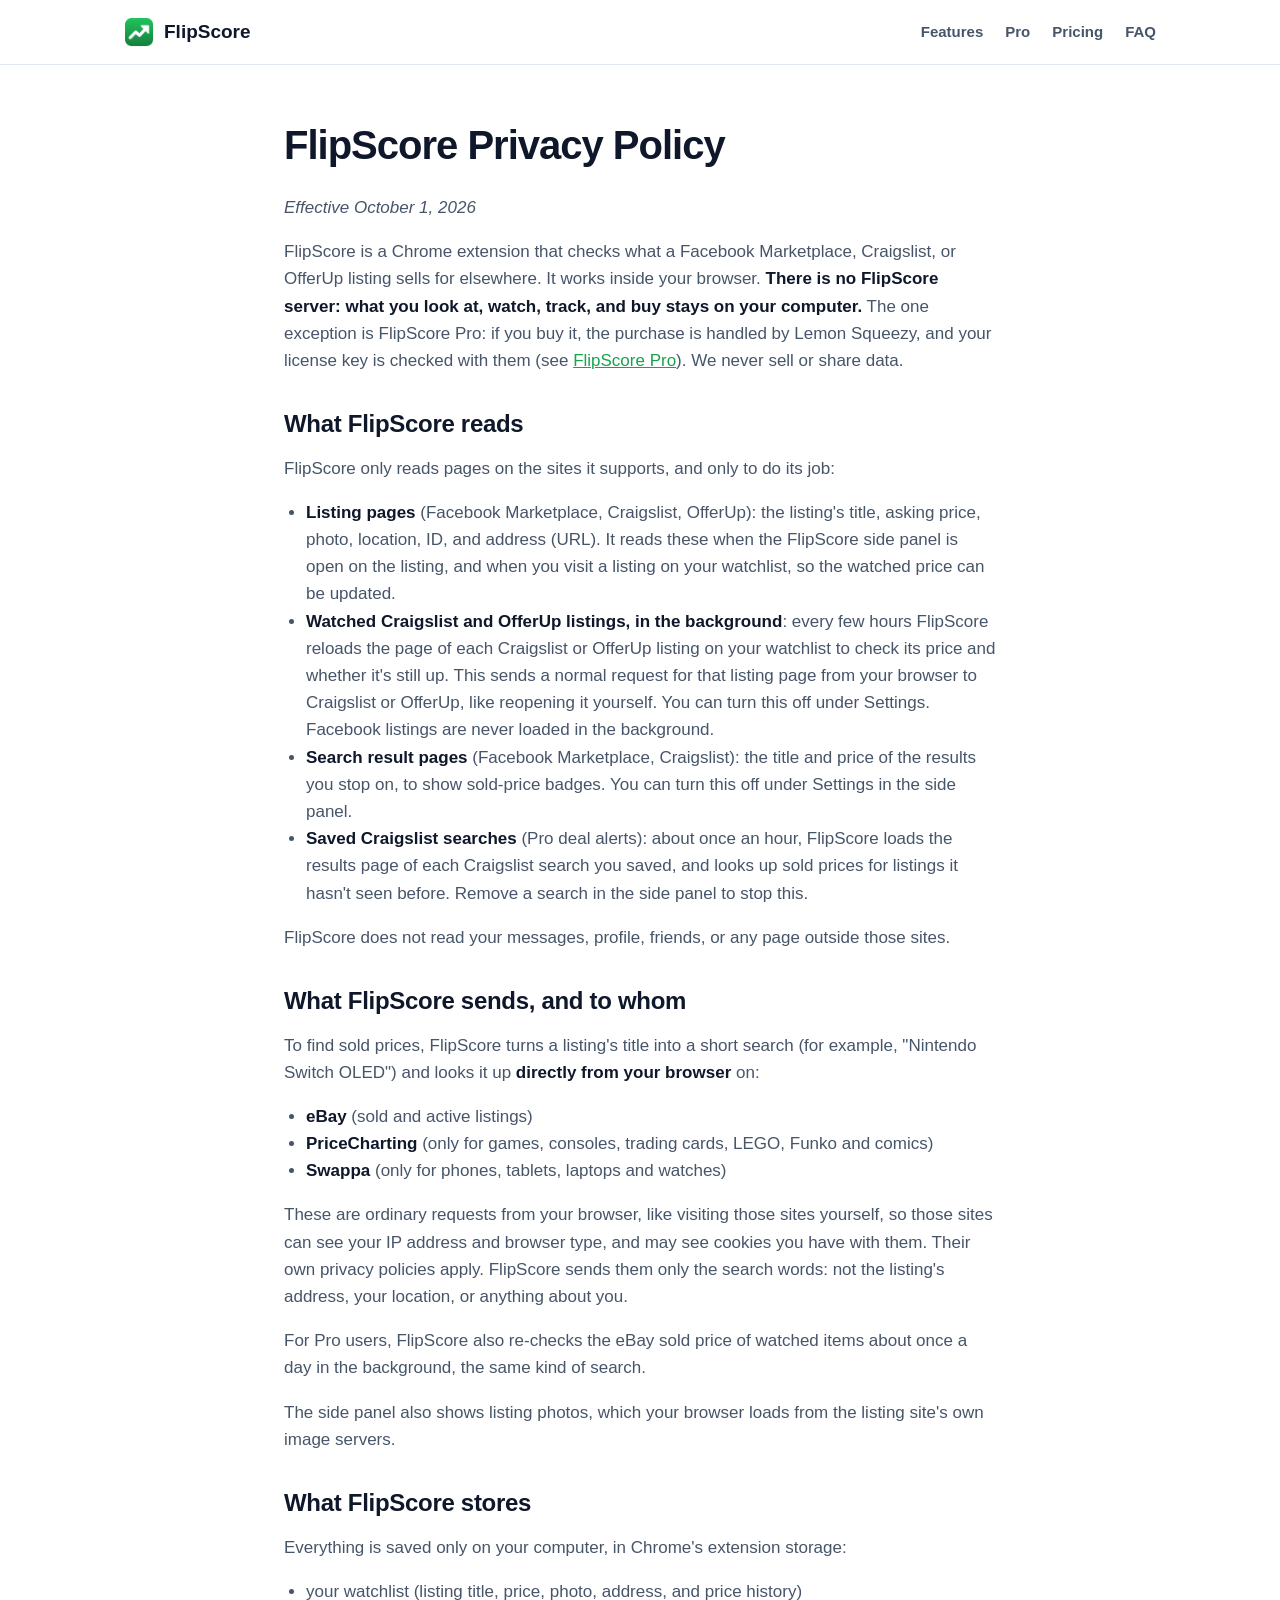
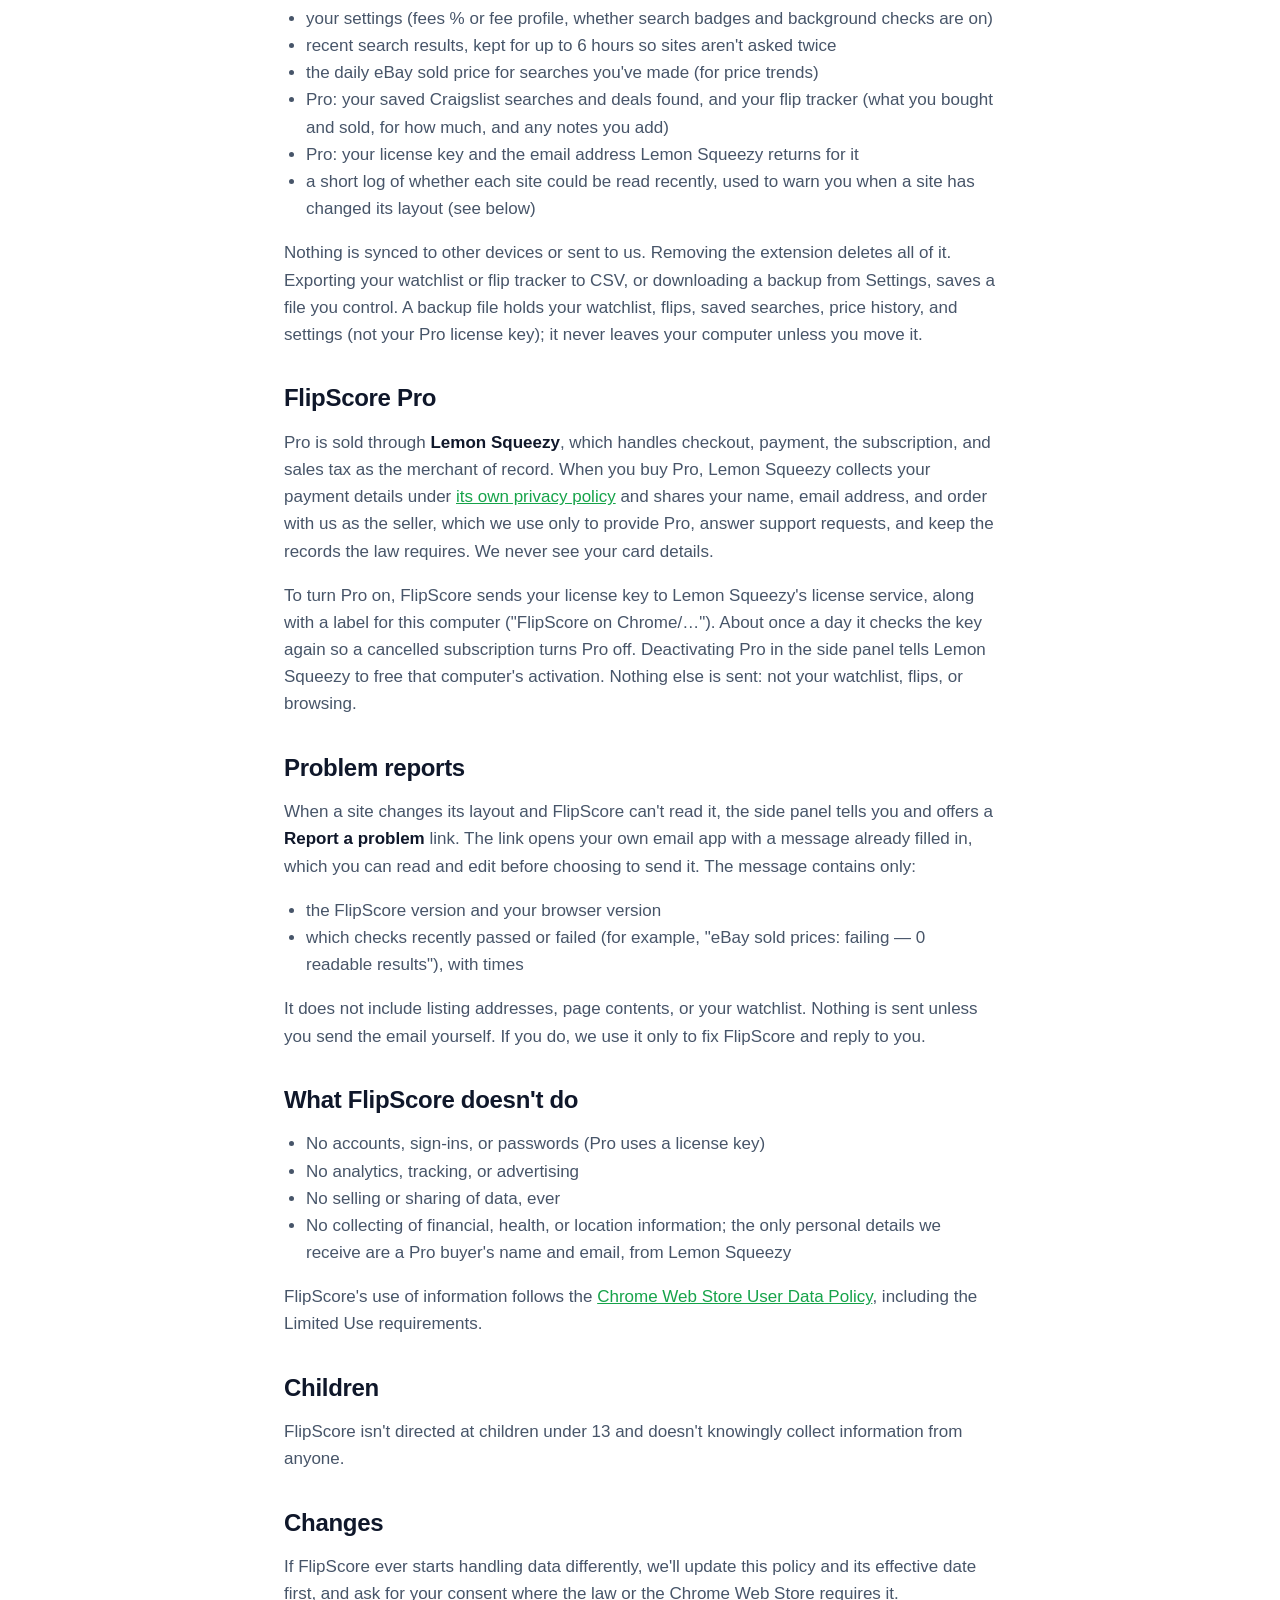
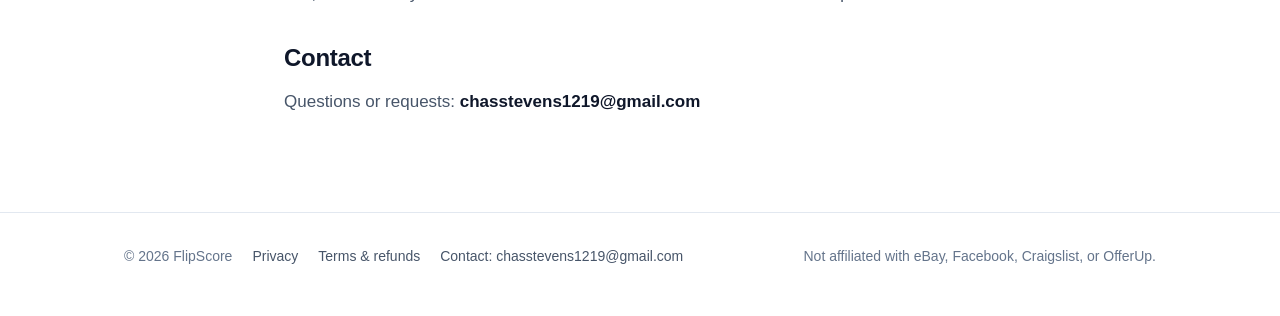
==== privacy.html @ 8c7b37d0 "FlipScore website: landing page, privacy policy, terms Built from site/ in the main FlipScore repo (" ====
<!DOCTYPE html>
<html lang="en">
<head>
<meta charset="utf-8">
<meta name="viewport" content="width=device-width, initial-scale=1">
<title>Privacy Policy · FlipScore</title>
<meta name="description" content="How FlipScore handles information.">
<meta property="og:title" content="Privacy Policy · FlipScore">
<meta property="og:description" content="How FlipScore handles information.">
<meta property="og:image" content="assets/craigslist-badges.png">
<link rel="icon" href="assets/icon32.png">
<link rel="stylesheet" href="style.css">
</head>
<body>
<nav><div class="wrap">
  <a class="brand" href="index.html"><img src="assets/icon128.png" alt="">FlipScore</a>
  <div class="links">
    <a class="hide-sm" href="index.html#features">Features</a>
    <a class="hide-sm" href="index.html#pro">Pro</a>
    <a href="index.html#pricing">Pricing</a>
    <a href="index.html#faq">FAQ</a>
  </div>
</div></nav>
<main class="doc"><h1 id="flipscore-privacy-policy">FlipScore Privacy Policy</h1>
<p><em>Effective October 1, 2026</em></p>
<p>FlipScore is a Chrome extension that checks what a Facebook Marketplace, Craigslist, or OfferUp listing sells for elsewhere. It works inside your browser. <strong>There is no FlipScore server: what you look at, watch, track, and buy stays on your computer.</strong> The one exception is FlipScore Pro: if you buy it, the purchase is handled by Lemon Squeezy, and your license key is checked with them (see <a href="#flipscore-pro">FlipScore Pro</a>). We never sell or share data.</p>
<h2 id="what-flipscore-reads">What FlipScore reads</h2>
<p>FlipScore only reads pages on the sites it supports, and only to do its job:</p>
<ul><li><strong>Listing pages</strong> (Facebook Marketplace, Craigslist, OfferUp): the listing's title, asking price, photo, location, ID, and address (URL). It reads these when the FlipScore side panel is open on the listing, and when you visit a listing on your watchlist, so the watched price can be updated.</li><li><strong>Watched Craigslist and OfferUp listings, in the background</strong>: every few hours FlipScore reloads the page of each Craigslist or OfferUp listing on your watchlist to check its price and whether it's still up. This sends a normal request for that listing page from your browser to Craigslist or OfferUp, like reopening it yourself. You can turn this off under Settings. Facebook listings are never loaded in the background.</li><li><strong>Search result pages</strong> (Facebook Marketplace, Craigslist): the title and price of the results you stop on, to show sold-price badges. You can turn this off under Settings in the side panel.</li><li><strong>Saved Craigslist searches</strong> (Pro deal alerts): about once an hour, FlipScore loads the results page of each Craigslist search you saved, and looks up sold prices for listings it hasn't seen before. Remove a search in the side panel to stop this.</li></ul>
<p>FlipScore does not read your messages, profile, friends, or any page outside those sites.</p>
<h2 id="what-flipscore-sends-and-to-whom">What FlipScore sends, and to whom</h2>
<p>To find sold prices, FlipScore turns a listing's title into a short search (for example, "Nintendo Switch OLED") and looks it up <strong>directly from your browser</strong> on:</p>
<ul><li><strong>eBay</strong> (sold and active listings)</li><li><strong>PriceCharting</strong> (only for games, consoles, trading cards, LEGO, Funko and comics)</li><li><strong>Swappa</strong> (only for phones, tablets, laptops and watches)</li></ul>
<p>These are ordinary requests from your browser, like visiting those sites yourself, so those sites can see your IP address and browser type, and may see cookies you have with them. Their own privacy policies apply. FlipScore sends them only the search words: not the listing's address, your location, or anything about you.</p>
<p>For Pro users, FlipScore also re-checks the eBay sold price of watched items about once a day in the background, the same kind of search.</p>
<p>The side panel also shows listing photos, which your browser loads from the listing site's own image servers.</p>
<h2 id="what-flipscore-stores">What FlipScore stores</h2>
<p>Everything is saved only on your computer, in Chrome's extension storage:</p>
<ul><li>your watchlist (listing title, price, photo, address, and price history)</li><li>your settings (fees % or fee profile, whether search badges and background checks are on)</li><li>recent search results, kept for up to 6 hours so sites aren't asked twice</li><li>the daily eBay sold price for searches you've made (for price trends)</li><li>Pro: your saved Craigslist searches and deals found, and your flip tracker (what you bought and sold, for how much, and any notes you add)</li><li>Pro: your license key and the email address Lemon Squeezy returns for it</li><li>a short log of whether each site could be read recently, used to warn you when a site has changed its layout (see below)</li></ul>
<p>Nothing is synced to other devices or sent to us. Removing the extension deletes all of it. Exporting your watchlist or flip tracker to CSV, or downloading a backup from Settings, saves a file you control. A backup file holds your watchlist, flips, saved searches, price history, and settings (not your Pro license key); it never leaves your computer unless you move it.</p>
<h2 id="flipscore-pro">FlipScore Pro</h2>
<p>Pro is sold through <strong>Lemon Squeezy</strong>, which handles checkout, payment, the subscription, and sales tax as the merchant of record. When you buy Pro, Lemon Squeezy collects your payment details under <a href="https://www.lemonsqueezy.com/privacy">its own privacy policy</a> and shares your name, email address, and order with us as the seller, which we use only to provide Pro, answer support requests, and keep the records the law requires. We never see your card details.</p>
<p>To turn Pro on, FlipScore sends your license key to Lemon Squeezy's license service, along with a label for this computer ("FlipScore on Chrome/…"). About once a day it checks the key again so a cancelled subscription turns Pro off. Deactivating Pro in the side panel tells Lemon Squeezy to free that computer's activation. Nothing else is sent: not your watchlist, flips, or browsing.</p>
<h2 id="problem-reports">Problem reports</h2>
<p>When a site changes its layout and FlipScore can't read it, the side panel tells you and offers a <strong>Report a problem</strong> link. The link opens your own email app with a message already filled in, which you can read and edit before choosing to send it. The message contains only:</p>
<ul><li>the FlipScore version and your browser version</li><li>which checks recently passed or failed (for example, "eBay sold prices: failing — 0 readable results"), with times</li></ul>
<p>It does not include listing addresses, page contents, or your watchlist. Nothing is sent unless you send the email yourself. If you do, we use it only to fix FlipScore and reply to you.</p>
<h2 id="what-flipscore-doesn-t-do">What FlipScore doesn't do</h2>
<ul><li>No accounts, sign-ins, or passwords (Pro uses a license key)</li><li>No analytics, tracking, or advertising</li><li>No selling or sharing of data, ever</li><li>No collecting of financial, health, or location information; the only personal details we receive are a Pro buyer's name and email, from Lemon Squeezy</li></ul>
<p>FlipScore's use of information follows the <a href="https://developer.chrome.com/docs/webstore/program-policies/user-data-faq">Chrome Web Store User Data Policy</a>, including the Limited Use requirements.</p>
<h2 id="children">Children</h2>
<p>FlipScore isn't directed at children under 13 and doesn't knowingly collect information from anyone.</p>
<h2 id="changes">Changes</h2>
<p>If FlipScore ever starts handling data differently, we'll update this policy and its effective date first, and ask for your consent where the law or the Chrome Web Store requires it.</p>
<h2 id="contact">Contact</h2>
<p>Questions or requests: <strong>chasstevens1219@gmail.com</strong> </p></main>
<footer><div class="wrap">
  <span>© 2026 FlipScore</span>
  <a href="privacy.html">Privacy</a>
  <a href="terms.html">Terms &amp; refunds</a>
  <a href="mailto:chasstevens1219@gmail.com">Contact: chasstevens1219@gmail.com</a>
  <span class="sp">Not affiliated with eBay, Facebook, Craigslist, or OfferUp.</span>
</div></footer>
</body>
</html>
---- style.css ----
:root {
  --bg: #ffffff; --soft: #f8fafc; --card: #ffffff; --text: #0f172a; --muted: #475569; --faint: #64748b; --line: #e2e8f0;
  --green: #16a34a; --green-dark: #15803d; --green-soft: #dcfce7; --blue: #0284c7;
}
@media (prefers-color-scheme: dark) {
  :root { --bg: #0b1220; --soft: #0f172a; --card: #111a2e; --text: #e2e8f0; --muted: #a3b2c6; --faint: #8796ab; --line: #1e293b; --green-soft: #052e16; }
}
* { box-sizing: border-box; }
html { scroll-behavior: smooth; }
body { margin: 0; background: var(--bg); color: var(--text); font: 17px/1.6 -apple-system, "Segoe UI", Roboto, Helvetica, Arial, sans-serif; }
a { color: var(--green); }
img { max-width: 100%; height: auto; }
.wrap { max-width: 1080px; margin: 0 auto; padding: 0 24px; }
nav { position: sticky; top: 0; z-index: 5; background: color-mix(in srgb, var(--bg) 88%, transparent); backdrop-filter: blur(8px); border-bottom: 1px solid var(--line); }
nav .wrap { display: flex; align-items: center; gap: 24px; height: 64px; }
nav .brand { display: flex; align-items: center; gap: 10px; font-weight: 800; font-size: 19px; color: var(--text); text-decoration: none; }
nav .brand img { width: 30px; height: 30px; }
nav .links { margin-left: auto; display: flex; gap: 22px; align-items: center; }
nav .links a { color: var(--muted); text-decoration: none; font-size: 15px; font-weight: 600; }
nav .links a:hover { color: var(--text); }
.btn { display: inline-block; text-decoration: none; font-weight: 700; border-radius: 12px; padding: 13px 22px; background: var(--green); color: #fff !important; border: 0; }
.btn:hover { background: var(--green-dark); }
.btn.ghost { background: transparent; color: var(--text) !important; border: 1px solid var(--line); }
.btn.small { padding: 8px 14px; font-size: 14px; border-radius: 10px; }
.hero { padding: 72px 0 40px; text-align: center; background: radial-gradient(900px 400px at 50% -10%, var(--green-soft), transparent 70%); }
.hero h1 { font-size: clamp(36px, 6vw, 60px); line-height: 1.05; letter-spacing: -1.5px; margin: 0 auto; max-width: 820px; }
.hero p.sub { font-size: clamp(18px, 2.4vw, 21px); color: var(--muted); max-width: 660px; margin: 20px auto 30px; }
.hero .ctas { display: flex; gap: 12px; justify-content: center; flex-wrap: wrap; }
.hero .note { color: var(--faint); font-size: 14px; margin-top: 14px; }
.hero .shot { margin: 48px auto 0; aspect-ratio: 1180 / 760; width: 100%; max-width: 1000px; border-radius: 16px; box-shadow: 0 30px 80px rgba(15, 23, 42, .18); border: 1px solid var(--line); display: block; }
section { padding: 64px 0; }
section.alt { background: var(--soft); border-top: 1px solid var(--line); border-bottom: 1px solid var(--line); }
h2 { font-size: clamp(28px, 4vw, 38px); letter-spacing: -0.8px; line-height: 1.15; margin: 0 0 12px; }
.lead { color: var(--muted); font-size: 19px; max-width: 680px; margin: 0 0 36px; }
.grid3 { display: grid; grid-template-columns: repeat(3, 1fr); gap: 20px; }
.feature { background: var(--card); border: 1px solid var(--line); border-radius: 16px; padding: 22px; }
.feature h3 { margin: 10px 0 6px; font-size: 19px; }
.feature p { margin: 0; color: var(--muted); font-size: 16px; }
.feature .ico { font-size: 26px; }
.showcase { display: grid; grid-template-columns: 1fr 1fr; gap: 28px; align-items: center; margin-top: 48px; }
.showcase img.panel { justify-self: center; width: 360px; max-height: 660px; object-fit: cover; object-position: top; background: #fff; padding: 14px 16px 0; }
.showcase img { border-radius: 14px; border: 1px solid var(--line); box-shadow: 0 16px 40px rgba(15, 23, 42, .12); }
.showcase h3 { font-size: 24px; margin: 0 0 8px; letter-spacing: -0.4px; }
.showcase p { color: var(--muted); margin: 0; }
.grades { display: flex; gap: 8px; flex-wrap: wrap; margin-top: 16px; }
.g { color: #fff; font-weight: 800; font-size: 13px; letter-spacing: .5px; border-radius: 999px; padding: 4px 12px; }
.g.hot { background: #16a34a; } .g.good { background: #0284c7; } .g.fair { background: #ca8a04; } .g.pass { background: #dc2626; }
.pricing { display: grid; grid-template-columns: 1fr 1fr; gap: 22px; max-width: 860px; }
.plan { background: var(--card); border: 1px solid var(--line); border-radius: 18px; padding: 28px; }
.plan.pro { border: 2px solid var(--green); position: relative; }
.plan .tag { position: absolute; top: -13px; left: 24px; background: var(--green); color: #fff; font-size: 12px; font-weight: 800; letter-spacing: .6px; padding: 3px 10px; border-radius: 999px; }
.plan h3 { margin: 0; font-size: 22px; }
.plan .price { font-size: 40px; font-weight: 800; letter-spacing: -1px; margin: 8px 0 2px; }
.plan .price small { font-size: 16px; font-weight: 600; color: var(--muted); letter-spacing: 0; }
.plan .alt-price { color: var(--muted); font-size: 15px; margin-bottom: 18px; }
.plan ul { list-style: none; padding: 0; margin: 0 0 24px; display: grid; gap: 9px; }
.plan li { padding-left: 28px; position: relative; font-size: 16px; }
.plan li::before { content: "✓"; position: absolute; left: 0; color: var(--green); font-weight: 800; }
.fineprint { color: var(--faint); font-size: 14px; margin-top: 18px; }
.faq { max-width: 760px; }
details { border-bottom: 1px solid var(--line); padding: 16px 0; }
details summary { font-weight: 700; font-size: 18px; cursor: pointer; list-style: none; }
details summary::after { content: "+"; float: right; color: var(--faint); font-weight: 400; }
details[open] summary::after { content: "−"; }
details p { color: var(--muted); margin: 10px 0 0; }
footer { border-top: 1px solid var(--line); padding: 32px 0 48px; color: var(--faint); font-size: 14px; }
footer .wrap { display: flex; gap: 20px; flex-wrap: wrap; align-items: center; }
footer a { color: var(--muted); text-decoration: none; }
footer a:hover { color: var(--text); }
footer .sp { margin-left: auto; }
/* Legal pages */
.doc { max-width: 760px; padding: 48px 24px 80px; margin: 0 auto; }
.doc h1 { font-size: 40px; letter-spacing: -1px; margin: 0 0 8px; }
.doc h2 { font-size: 24px; margin: 36px 0 10px; letter-spacing: -0.3px; }
.doc p, .doc li { color: var(--muted); }
.doc strong { color: var(--text); }
.doc ul { padding-left: 22px; }
.doc table { border-collapse: collapse; width: 100%; font-size: 15px; }
@media (max-width: 860px) {
  .grid3, .pricing, .showcase { grid-template-columns: 1fr; }
  .showcase.rev > :first-child { order: 2; }
  nav .links a.hide-sm { display: none; }
}
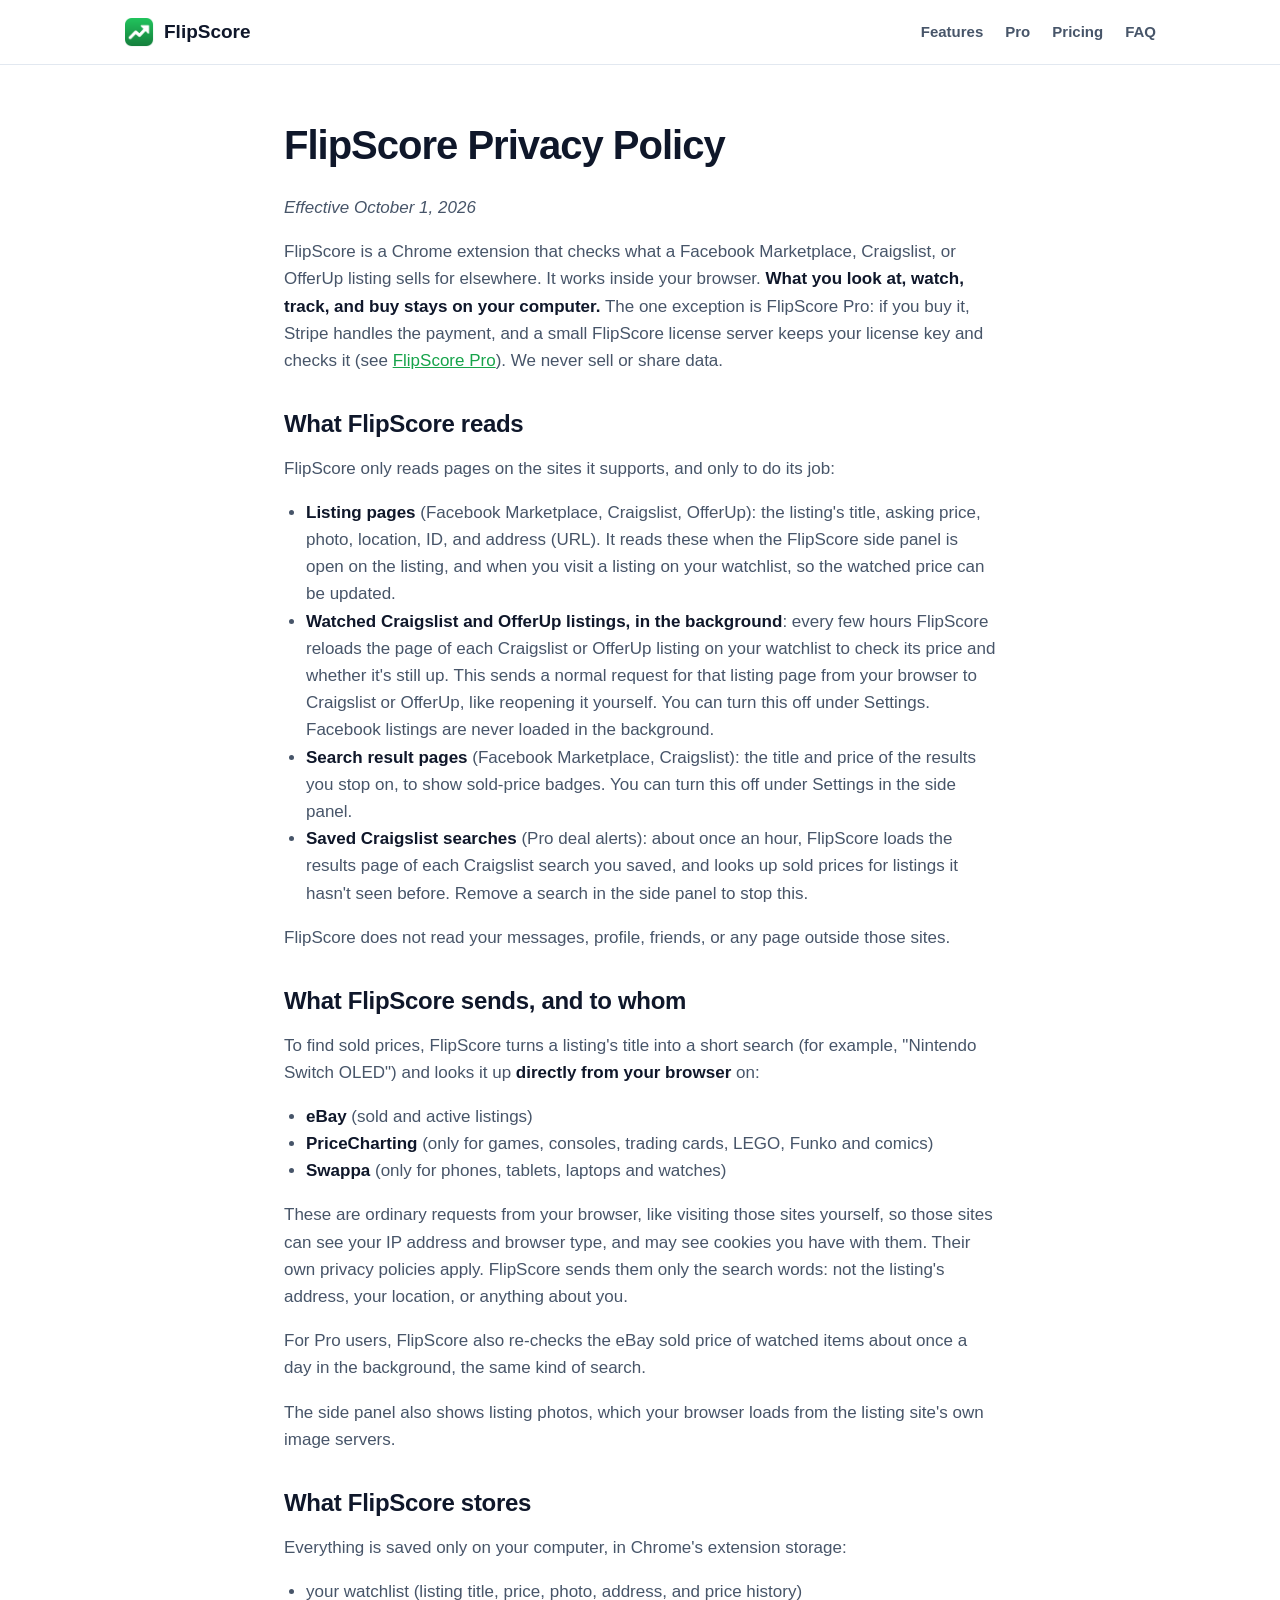
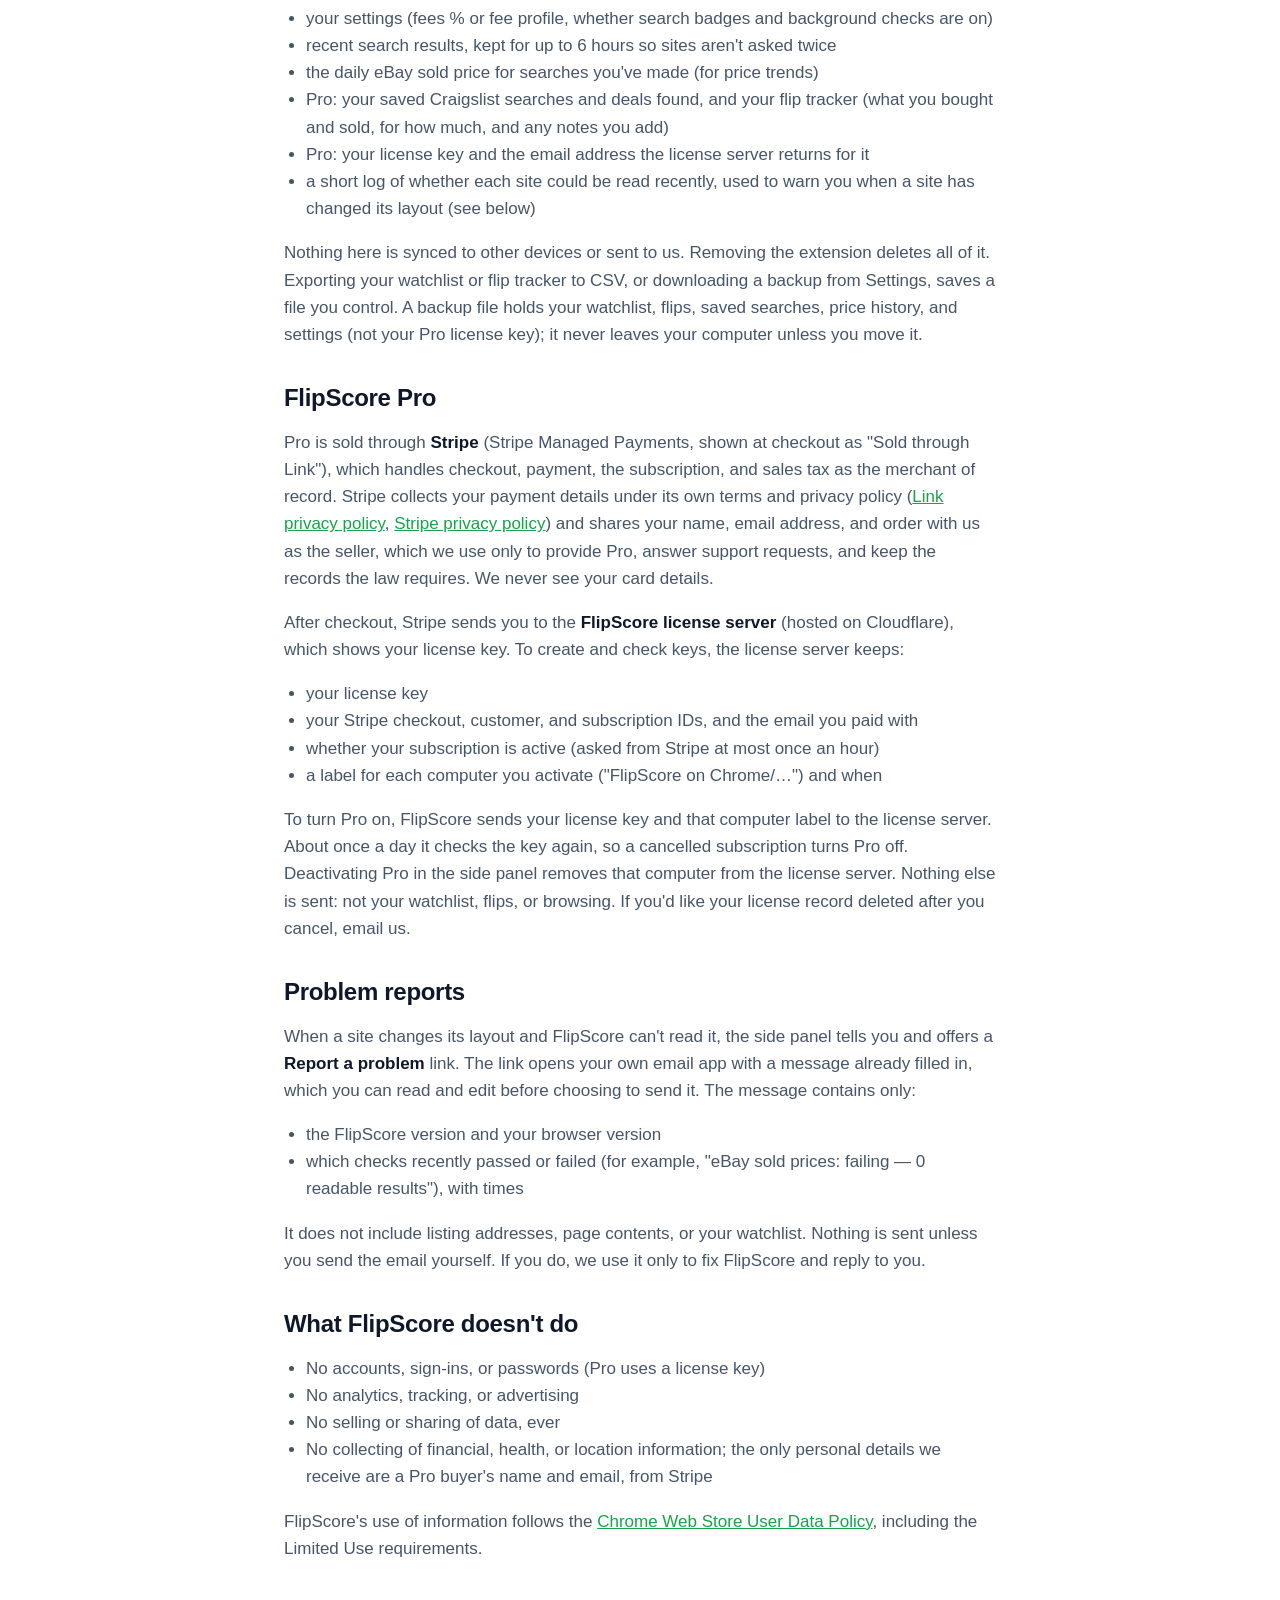
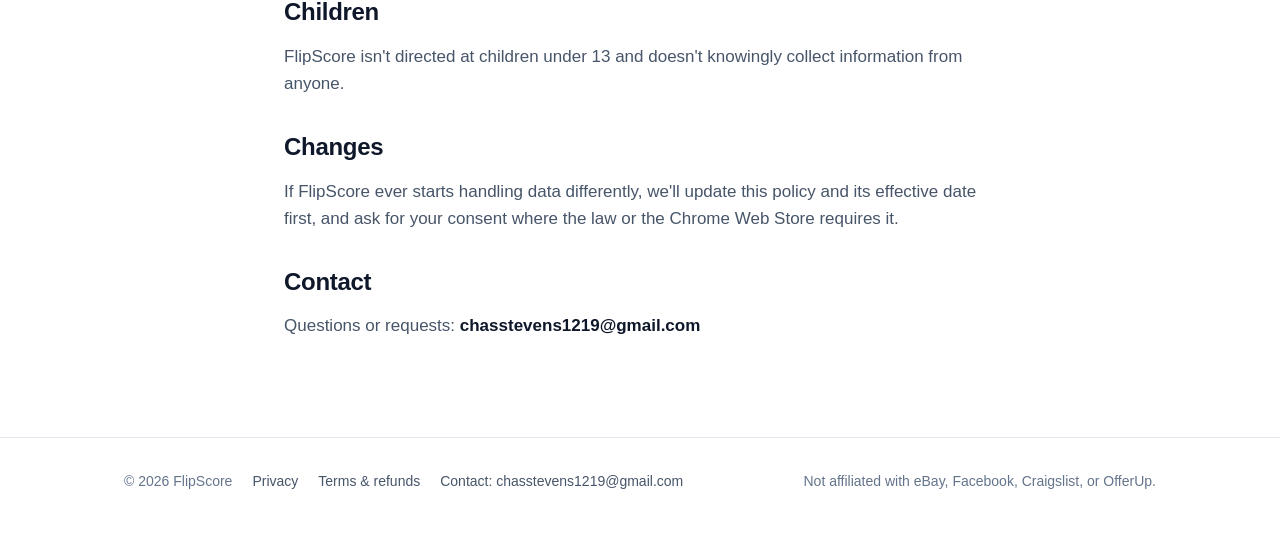
==== commit 605c5cd5: "Payments now through Stripe (Managed Payments); key shown after checkout Built from site/ in the mai" ====
--- a/privacy.html
+++ b/privacy.html
@@ -23,7 +23,7 @@
 </div></nav>
 <main class="doc"><h1 id="flipscore-privacy-policy">FlipScore Privacy Policy</h1>
 <p><em>Effective October 1, 2026</em></p>
-<p>FlipScore is a Chrome extension that checks what a Facebook Marketplace, Craigslist, or OfferUp listing sells for elsewhere. It works inside your browser. <strong>There is no FlipScore server: what you look at, watch, track, and buy stays on your computer.</strong> The one exception is FlipScore Pro: if you buy it, the purchase is handled by Lemon Squeezy, and your license key is checked with them (see <a href="#flipscore-pro">FlipScore Pro</a>). We never sell or share data.</p>
+<p>FlipScore is a Chrome extension that checks what a Facebook Marketplace, Craigslist, or OfferUp listing sells for elsewhere. It works inside your browser. <strong>What you look at, watch, track, and buy stays on your computer.</strong> The one exception is FlipScore Pro: if you buy it, Stripe handles the payment, and a small FlipScore license server keeps your license key and checks it (see <a href="#flipscore-pro">FlipScore Pro</a>). We never sell or share data.</p>
 <h2 id="what-flipscore-reads">What FlipScore reads</h2>
 <p>FlipScore only reads pages on the sites it supports, and only to do its job:</p>
 <ul><li><strong>Listing pages</strong> (Facebook Marketplace, Craigslist, OfferUp): the listing's title, asking price, photo, location, ID, and address (URL). It reads these when the FlipScore side panel is open on the listing, and when you visit a listing on your watchlist, so the watched price can be updated.</li><li><strong>Watched Craigslist and OfferUp listings, in the background</strong>: every few hours FlipScore reloads the page of each Craigslist or OfferUp listing on your watchlist to check its price and whether it's still up. This sends a normal request for that listing page from your browser to Craigslist or OfferUp, like reopening it yourself. You can turn this off under Settings. Facebook listings are never loaded in the background.</li><li><strong>Search result pages</strong> (Facebook Marketplace, Craigslist): the title and price of the results you stop on, to show sold-price badges. You can turn this off under Settings in the side panel.</li><li><strong>Saved Craigslist searches</strong> (Pro deal alerts): about once an hour, FlipScore loads the results page of each Craigslist search you saved, and looks up sold prices for listings it hasn't seen before. Remove a search in the side panel to stop this.</li></ul>
@@ -36,17 +36,19 @@
 <p>The side panel also shows listing photos, which your browser loads from the listing site's own image servers.</p>
 <h2 id="what-flipscore-stores">What FlipScore stores</h2>
 <p>Everything is saved only on your computer, in Chrome's extension storage:</p>
-<ul><li>your watchlist (listing title, price, photo, address, and price history)</li><li>your settings (fees % or fee profile, whether search badges and background checks are on)</li><li>recent search results, kept for up to 6 hours so sites aren't asked twice</li><li>the daily eBay sold price for searches you've made (for price trends)</li><li>Pro: your saved Craigslist searches and deals found, and your flip tracker (what you bought and sold, for how much, and any notes you add)</li><li>Pro: your license key and the email address Lemon Squeezy returns for it</li><li>a short log of whether each site could be read recently, used to warn you when a site has changed its layout (see below)</li></ul>
-<p>Nothing is synced to other devices or sent to us. Removing the extension deletes all of it. Exporting your watchlist or flip tracker to CSV, or downloading a backup from Settings, saves a file you control. A backup file holds your watchlist, flips, saved searches, price history, and settings (not your Pro license key); it never leaves your computer unless you move it.</p>
+<ul><li>your watchlist (listing title, price, photo, address, and price history)</li><li>your settings (fees % or fee profile, whether search badges and background checks are on)</li><li>recent search results, kept for up to 6 hours so sites aren't asked twice</li><li>the daily eBay sold price for searches you've made (for price trends)</li><li>Pro: your saved Craigslist searches and deals found, and your flip tracker (what you bought and sold, for how much, and any notes you add)</li><li>Pro: your license key and the email address the license server returns for it</li><li>a short log of whether each site could be read recently, used to warn you when a site has changed its layout (see below)</li></ul>
+<p>Nothing here is synced to other devices or sent to us. Removing the extension deletes all of it. Exporting your watchlist or flip tracker to CSV, or downloading a backup from Settings, saves a file you control. A backup file holds your watchlist, flips, saved searches, price history, and settings (not your Pro license key); it never leaves your computer unless you move it.</p>
 <h2 id="flipscore-pro">FlipScore Pro</h2>
-<p>Pro is sold through <strong>Lemon Squeezy</strong>, which handles checkout, payment, the subscription, and sales tax as the merchant of record. When you buy Pro, Lemon Squeezy collects your payment details under <a href="https://www.lemonsqueezy.com/privacy">its own privacy policy</a> and shares your name, email address, and order with us as the seller, which we use only to provide Pro, answer support requests, and keep the records the law requires. We never see your card details.</p>
-<p>To turn Pro on, FlipScore sends your license key to Lemon Squeezy's license service, along with a label for this computer ("FlipScore on Chrome/…"). About once a day it checks the key again so a cancelled subscription turns Pro off. Deactivating Pro in the side panel tells Lemon Squeezy to free that computer's activation. Nothing else is sent: not your watchlist, flips, or browsing.</p>
+<p>Pro is sold through <strong>Stripe</strong> (Stripe Managed Payments, shown at checkout as "Sold through Link"), which handles checkout, payment, the subscription, and sales tax as the merchant of record. Stripe collects your payment details under its own terms and privacy policy (<a href="https://link.com/privacy">Link privacy policy</a>, <a href="https://stripe.com/privacy">Stripe privacy policy</a>) and shares your name, email address, and order with us as the seller, which we use only to provide Pro, answer support requests, and keep the records the law requires. We never see your card details.</p>
+<p>After checkout, Stripe sends you to the <strong>FlipScore license server</strong> (hosted on Cloudflare), which shows your license key. To create and check keys, the license server keeps:</p>
+<ul><li>your license key</li><li>your Stripe checkout, customer, and subscription IDs, and the email you paid with</li><li>whether your subscription is active (asked from Stripe at most once an hour)</li><li>a label for each computer you activate ("FlipScore on Chrome/…") and when</li></ul>
+<p>To turn Pro on, FlipScore sends your license key and that computer label to the license server. About once a day it checks the key again, so a cancelled subscription turns Pro off. Deactivating Pro in the side panel removes that computer from the license server. Nothing else is sent: not your watchlist, flips, or browsing. If you'd like your license record deleted after you cancel, email us.</p>
 <h2 id="problem-reports">Problem reports</h2>
 <p>When a site changes its layout and FlipScore can't read it, the side panel tells you and offers a <strong>Report a problem</strong> link. The link opens your own email app with a message already filled in, which you can read and edit before choosing to send it. The message contains only:</p>
 <ul><li>the FlipScore version and your browser version</li><li>which checks recently passed or failed (for example, "eBay sold prices: failing — 0 readable results"), with times</li></ul>
 <p>It does not include listing addresses, page contents, or your watchlist. Nothing is sent unless you send the email yourself. If you do, we use it only to fix FlipScore and reply to you.</p>
 <h2 id="what-flipscore-doesn-t-do">What FlipScore doesn't do</h2>
-<ul><li>No accounts, sign-ins, or passwords (Pro uses a license key)</li><li>No analytics, tracking, or advertising</li><li>No selling or sharing of data, ever</li><li>No collecting of financial, health, or location information; the only personal details we receive are a Pro buyer's name and email, from Lemon Squeezy</li></ul>
+<ul><li>No accounts, sign-ins, or passwords (Pro uses a license key)</li><li>No analytics, tracking, or advertising</li><li>No selling or sharing of data, ever</li><li>No collecting of financial, health, or location information; the only personal details we receive are a Pro buyer's name and email, from Stripe</li></ul>
 <p>FlipScore's use of information follows the <a href="https://developer.chrome.com/docs/webstore/program-policies/user-data-faq">Chrome Web Store User Data Policy</a>, including the Limited Use requirements.</p>
 <h2 id="children">Children</h2>
 <p>FlipScore isn't directed at children under 13 and doesn't knowingly collect information from anyone.</p>
